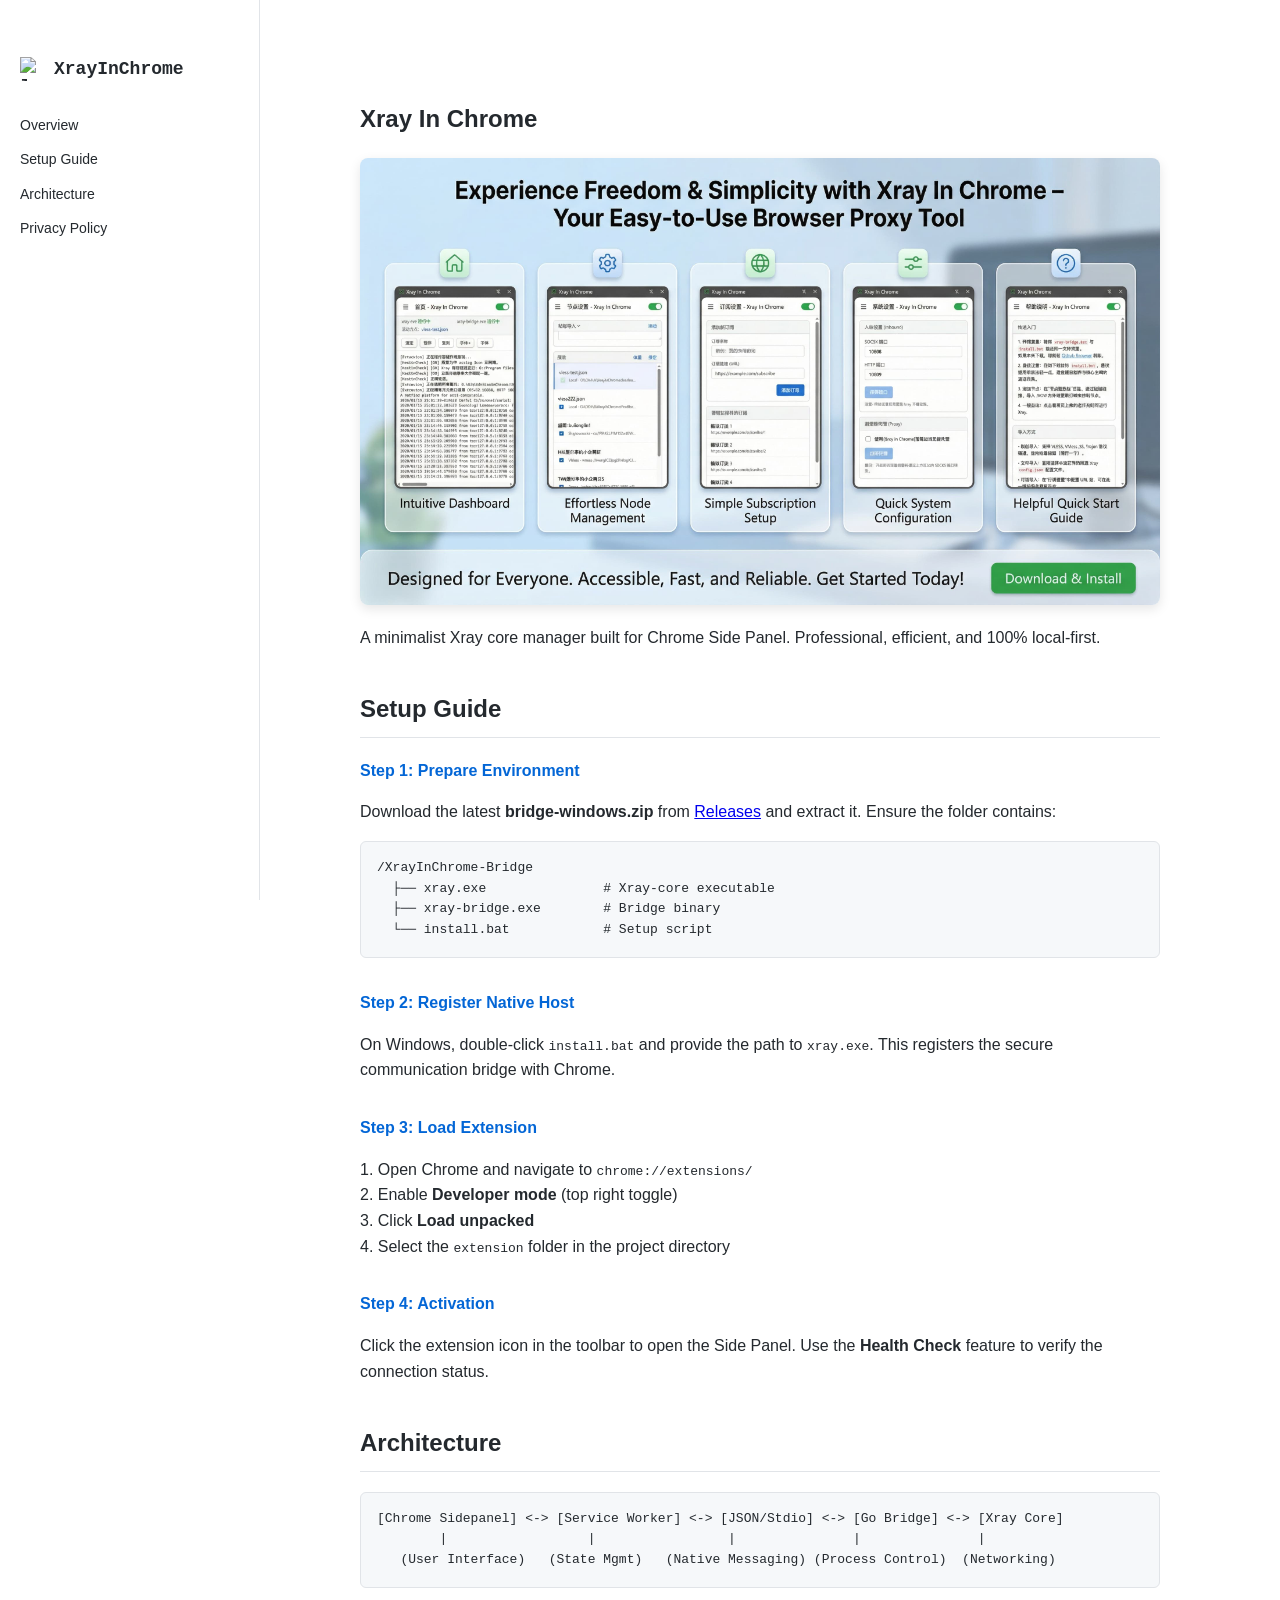
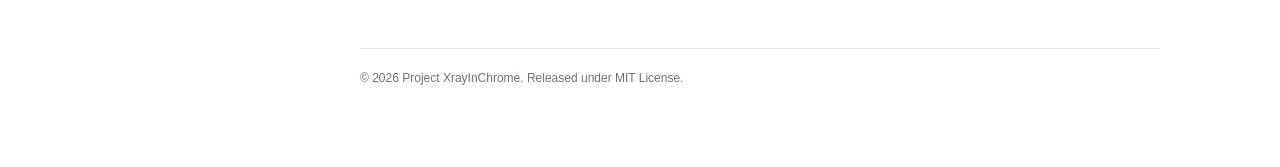
==== docs/index.html @ 03a1c471 "Initial commit" ====
<!DOCTYPE html>
<html lang="en">
<head>
    <meta charset="UTF-8">
    <meta name="viewport" content="width=device-width, initial-scale=1.0">
    <title>Xray In Chrome | Documentation</title>
    <link rel="icon" type="image/png" href="extension/icons/32.png">
    <style>
        :root {
            --bg: #ffffff;
            --text: #24292e;
            --primary: #0366d6;
            --code-bg: #f6f8fa;
            --border: #e1e4e8;
        }
        body {
            font-family: -apple-system, BlinkMacSystemFont, "Segoe UI", Helvetica, Arial, sans-serif;
            line-height: 1.6;
            color: var(--text);
            margin: 0;
            display: flex;
            background: var(--bg);
        }
        aside {
            width: 260px;
            height: 100vh;
            border-right: 1px solid var(--border);
            position: fixed;
            padding: 40px 20px;
            box-sizing: border-box;
        }
        aside h1 { font-size: 18px; margin-bottom: 30px; font-family: monospace; display: flex; align-items: center; gap: 10px; }
        aside h1 img { width: 24px; height: 24px; }
        aside a { display: block; color: var(--text); text-decoration: none; margin-bottom: 12px; font-size: 14px; }
        aside a:hover { color: var(--primary); }
        
        main {
            margin-left: 260px;
            padding: 80px 100px;
            max-width: 800px;
        }
        h2 { font-size: 24px; border-bottom: 1px solid var(--border); padding-bottom: 8px; margin-top: 40px; }
        h3 { font-size: 18px; margin-top: 30px; }
        
        pre {
            background: var(--code-bg);
            padding: 16px;
            border-radius: 6px;
            overflow: auto;
            font-family: "SFMono-Regular", Consolas, "Liberation Mono", Menlo, monospace;
            font-size: 13px;
            border: 1px solid var(--border);
        }
        .step { margin-bottom: 32px; }
        .step-title { font-weight: bold; margin-bottom: 8px; display: block; color: var(--primary); }
        .footer { margin-top: 60px; padding-top: 20px; border-top: 1px solid var(--border); font-size: 12px; color: #6a737d; }
        
        @media (max-width: 768px) {
            aside { display: none; }
            main { margin-left: 0; padding: 40px 20px; }
        }
    </style>
</head>
<body>

<aside>
    <h1><img src="extension/icons/32.png" alt="logo"> XrayInChrome</h1>
    <a href="#overview">Overview</a>
    <a href="#setup">Setup Guide</a>
    <a href="#architecture">Architecture</a>
    <a href="privacy.html">Privacy Policy</a>
</aside>

<main>
    <section id="overview">
        <h1>Xray In Chrome</h1>
        <div style="margin: 20px 0; border-radius: 8px; overflow: hidden; box-shadow: 0 4px 12px rgba(0,0,0,0.1);">
            <img src="cover-image-2752x1536.jpg" alt="Xray In Chrome Cover" style="width: 100%; display: block;">
        </div>
        <p>A minimalist Xray core manager built for Chrome Side Panel. Professional, efficient, and 100% local-first.</p>
    </section>

    <section id="setup">
        <h2>Setup Guide</h2>
        
        <div class="step">
            <span class="step-title">Step 1: Prepare Environment</span>
            <p>Download the latest <b>bridge-windows.zip</b> from <a href="https://github.com/warriorrage/XrayInChrome/releases" target="_blank">Releases</a> and extract it. Ensure the folder contains:</p>
            <pre>
/XrayInChrome-Bridge
  ├── xray.exe               # Xray-core executable
  ├── xray-bridge.exe        # Bridge binary
  └── install.bat            # Setup script</pre>
        </div>

        <div class="step">
            <span class="step-title">Step 2: Register Native Host</span>
            <p>On Windows, double-click <code>install.bat</code> and provide the path to <code>xray.exe</code>. This registers the secure communication bridge with Chrome.</p>
        </div>

        <div class="step">
            <span class="step-title">Step 3: Load Extension</span>
            <p>1. Open Chrome and navigate to <code>chrome://extensions/</code><br>
               2. Enable <strong>Developer mode</strong> (top right toggle)<br>
               3. Click <strong>Load unpacked</strong><br>
               4. Select the <code>extension</code> folder in the project directory</p>
        </div>

        <div class="step">
            <span class="step-title">Step 4: Activation</span>
            <p>Click the extension icon in the toolbar to open the Side Panel. Use the <strong>Health Check</strong> feature to verify the connection status.</p>
        </div>
    </section>

    <section id="architecture">
        <h2>Architecture</h2>
        <pre>
[Chrome Sidepanel] <-> [Service Worker] <-> [JSON/Stdio] <-> [Go Bridge] <-> [Xray Core]
        |                  |                 |               |               |
   (User Interface)   (State Mgmt)   (Native Messaging) (Process Control)  (Networking)</pre>
    </section>

    <div class="footer">
        &copy; 2026 Project XrayInChrome. Released under MIT License.
    </div>
</main>

</body>
</html>
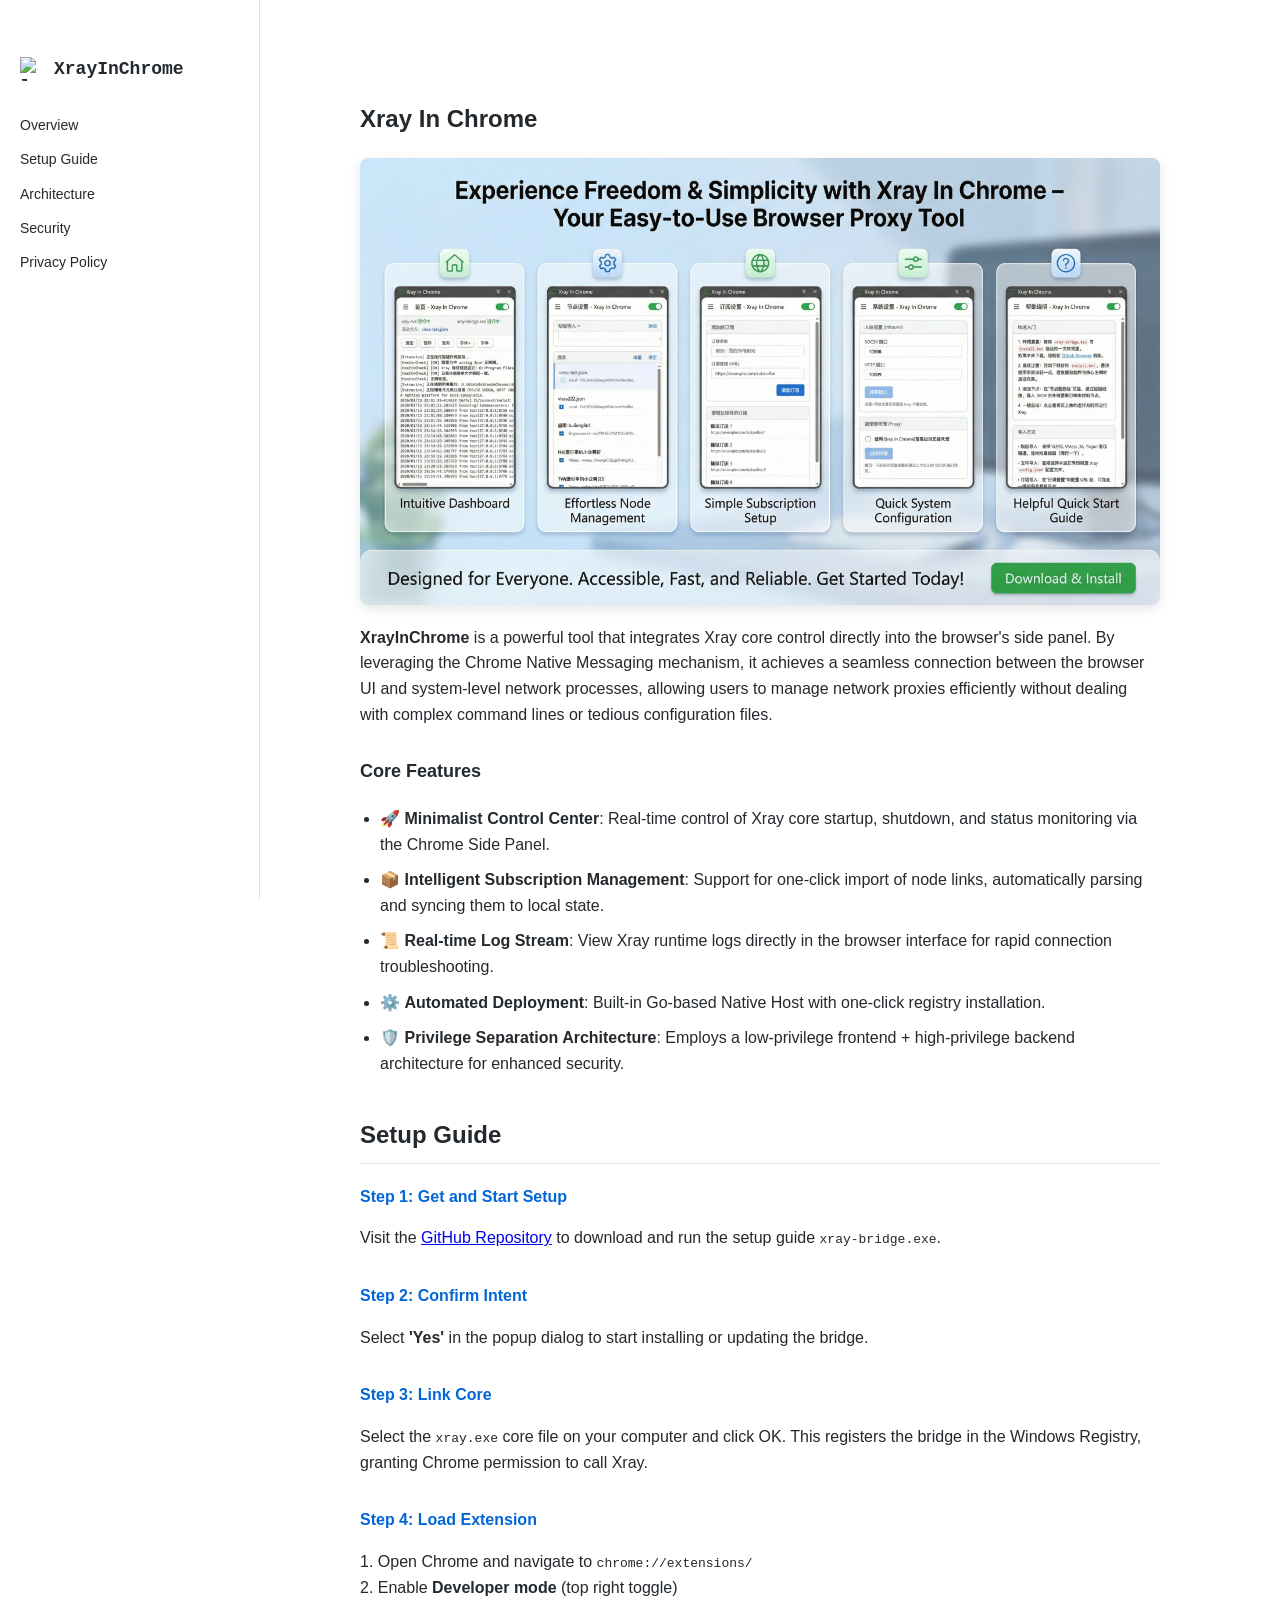
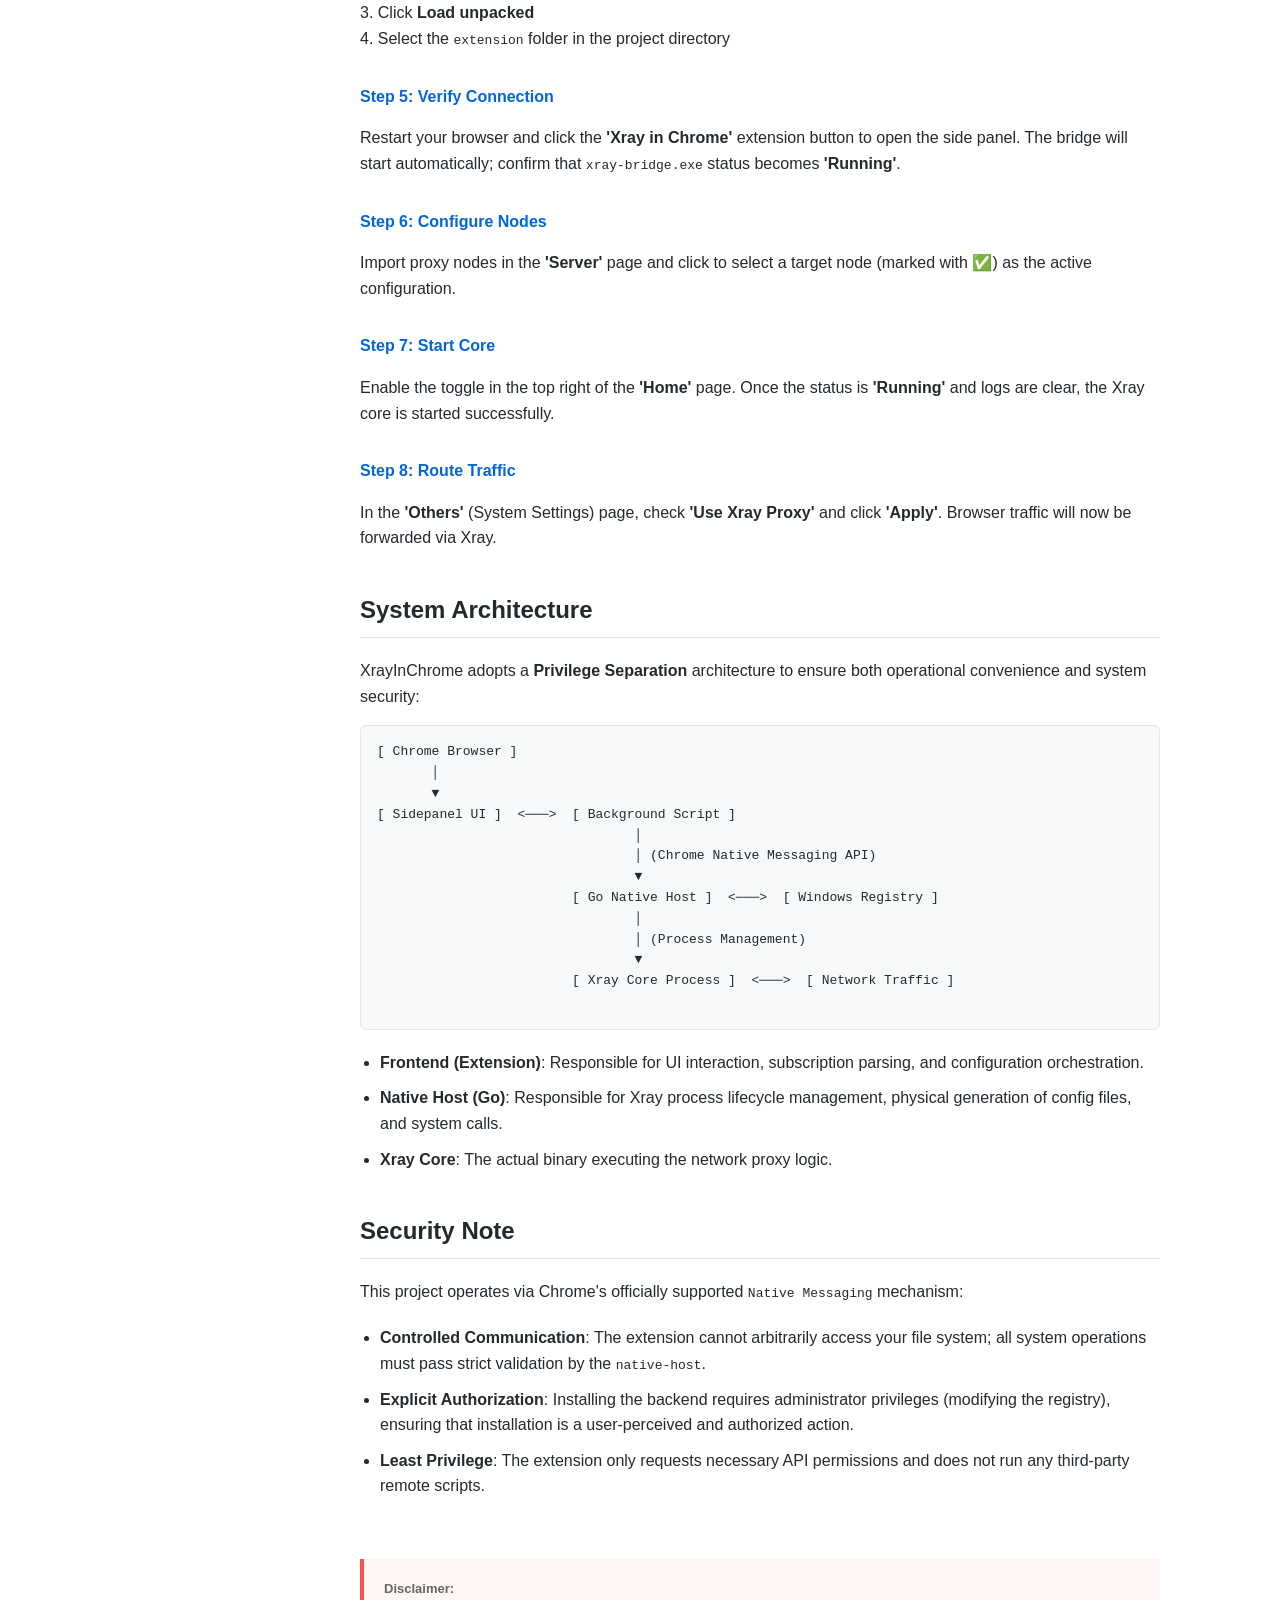
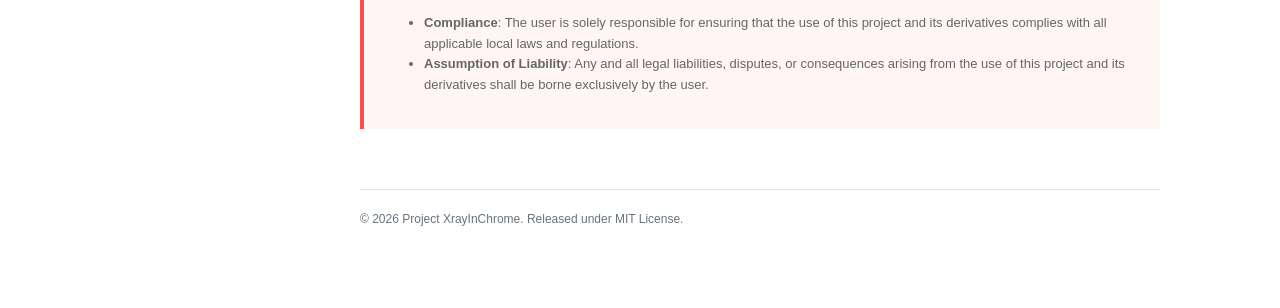
==== commit 71f0a47f: "docs: update index.html based on README.md" ====
--- a/docs/index.html
+++ b/docs/index.html
@@ -53,6 +53,16 @@
         }
         .step { margin-bottom: 32px; }
         .step-title { font-weight: bold; margin-bottom: 8px; display: block; color: var(--primary); }
+        .feature-list { margin: 20px 0; padding-left: 20px; }
+        .feature-list li { margin-bottom: 10px; }
+        .disclaimer { 
+            margin-top: 60px; 
+            padding: 20px; 
+            background: #fff5f5; 
+            border-left: 4px solid #ff4d4f; 
+            font-size: 13px; 
+            color: #666; 
+        }
         .footer { margin-top: 60px; padding-top: 20px; border-top: 1px solid var(--border); font-size: 12px; color: #6a737d; }
         
         @media (max-width: 768px) {
@@ -68,6 +78,7 @@
     <a href="#overview">Overview</a>
     <a href="#setup">Setup Guide</a>
     <a href="#architecture">Architecture</a>
+    <a href="#security">Security</a>
     <a href="privacy.html">Privacy Policy</a>
 </aside>
 
@@ -77,29 +88,38 @@
         <div style="margin: 20px 0; border-radius: 8px; overflow: hidden; box-shadow: 0 4px 12px rgba(0,0,0,0.1);">
             <img src="cover-image-2752x1536.jpg" alt="Xray In Chrome Cover" style="width: 100%; display: block;">
         </div>
-        <p>A minimalist Xray core manager built for Chrome Side Panel. Professional, efficient, and 100% local-first.</p>
+        <p><b>XrayInChrome</b> is a powerful tool that integrates Xray core control directly into the browser's side panel. By leveraging the Chrome Native Messaging mechanism, it achieves a seamless connection between the browser UI and system-level network processes, allowing users to manage network proxies efficiently without dealing with complex command lines or tedious configuration files.</p>
+        
+        <h3>Core Features</h3>
+        <ul class="feature-list">
+            <li>🚀 <b>Minimalist Control Center</b>: Real-time control of Xray core startup, shutdown, and status monitoring via the Chrome Side Panel.</li>
+            <li>📦 <b>Intelligent Subscription Management</b>: Support for one-click import of node links, automatically parsing and syncing them to local state.</li>
+            <li>📜 <b>Real-time Log Stream</b>: View Xray runtime logs directly in the browser interface for rapid connection troubleshooting.</li>
+            <li>⚙️ <b>Automated Deployment</b>: Built-in Go-based Native Host with one-click registry installation.</li>
+            <li>🛡️ <b>Privilege Separation Architecture</b>: Employs a low-privilege frontend + high-privilege backend architecture for enhanced security.</li>
+        </ul>
     </section>
 
     <section id="setup">
         <h2>Setup Guide</h2>
         
         <div class="step">
-            <span class="step-title">Step 1: Prepare Environment</span>
-            <p>Download the latest <b>bridge-windows.zip</b> from <a href="https://github.com/warriorrage/XrayInChrome/releases" target="_blank">Releases</a> and extract it. Ensure the folder contains:</p>
-            <pre>
-/XrayInChrome-Bridge
-  ├── xray.exe               # Xray-core executable
-  ├── xray-bridge.exe        # Bridge binary
-  └── install.bat            # Setup script</pre>
+            <span class="step-title">Step 1: Get and Start Setup</span>
+            <p>Visit the <a href="https://github.com/warriorrage/XrayInChrome/tree/main/native-host" target="_blank">GitHub Repository</a> to download and run the setup guide <code>xray-bridge.exe</code>.</p>
         </div>
 
         <div class="step">
-            <span class="step-title">Step 2: Register Native Host</span>
-            <p>On Windows, double-click <code>install.bat</code> and provide the path to <code>xray.exe</code>. This registers the secure communication bridge with Chrome.</p>
+            <span class="step-title">Step 2: Confirm Intent</span>
+            <p>Select <b>'Yes'</b> in the popup dialog to start installing or updating the bridge.</p>
         </div>
 
         <div class="step">
-            <span class="step-title">Step 3: Load Extension</span>
+            <span class="step-title">Step 3: Link Core</span>
+            <p>Select the <code>xray.exe</code> core file on your computer and click OK. This registers the bridge in the Windows Registry, granting Chrome permission to call Xray.</p>
+        </div>
+
+        <div class="step">
+            <span class="step-title">Step 4: Load Extension</span>
             <p>1. Open Chrome and navigate to <code>chrome://extensions/</code><br>
                2. Enable <strong>Developer mode</strong> (top right toggle)<br>
                3. Click <strong>Load unpacked</strong><br>
@@ -107,18 +127,67 @@
         </div>
 
         <div class="step">
-            <span class="step-title">Step 4: Activation</span>
-            <p>Click the extension icon in the toolbar to open the Side Panel. Use the <strong>Health Check</strong> feature to verify the connection status.</p>
+            <span class="step-title">Step 5: Verify Connection</span>
+            <p>Restart your browser and click the <b>'Xray in Chrome'</b> extension button to open the side panel. The bridge will start automatically; confirm that <code>xray-bridge.exe</code> status becomes <b>'Running'</b>.</p>
+        </div>
+
+        <div class="step">
+            <span class="step-title">Step 6: Configure Nodes</span>
+            <p>Import proxy nodes in the <b>'Server'</b> page and click to select a target node (marked with ✅) as the active configuration.</p>
+        </div>
+
+        <div class="step">
+            <span class="step-title">Step 7: Start Core</span>
+            <p>Enable the toggle in the top right of the <b>'Home'</b> page. Once the status is <b>'Running'</b> and logs are clear, the Xray core is started successfully.</p>
+        </div>
+
+        <div class="step">
+            <span class="step-title">Step 8: Route Traffic</span>
+            <p>In the <b>'Others'</b> (System Settings) page, check <b>'Use Xray Proxy'</b> and click <b>'Apply'</b>. Browser traffic will now be forwarded via Xray.</p>
         </div>
     </section>
 
     <section id="architecture">
-        <h2>Architecture</h2>
+        <h2>System Architecture</h2>
+        <p>XrayInChrome adopts a <b>Privilege Separation</b> architecture to ensure both operational convenience and system security:</p>
         <pre>
-[Chrome Sidepanel] <-> [Service Worker] <-> [JSON/Stdio] <-> [Go Bridge] <-> [Xray Core]
-        |                  |                 |               |               |
-   (User Interface)   (State Mgmt)   (Native Messaging) (Process Control)  (Networking)</pre>
+[ Chrome Browser ] 
+       │
+       ▼
+[ Sidepanel UI ]  <───>  [ Background Script ]
+                                 │
+                                 │ (Chrome Native Messaging API)
+                                 ▼
+                         [ Go Native Host ]  <───>  [ Windows Registry ]
+                                 │
+                                 │ (Process Management)
+                                 ▼
+                         [ Xray Core Process ]  <───>  [ Network Traffic ]
+        </pre>
+        <ul class="feature-list">
+            <li><b>Frontend (Extension)</b>: Responsible for UI interaction, subscription parsing, and configuration orchestration.</li>
+            <li><b>Native Host (Go)</b>: Responsible for Xray process lifecycle management, physical generation of config files, and system calls.</li>
+            <li><b>Xray Core</b>: The actual binary executing the network proxy logic.</li>
+        </ul>
     </section>
+
+    <section id="security">
+        <h2>Security Note</h2>
+        <p>This project operates via Chrome's officially supported <code>Native Messaging</code> mechanism:</p>
+        <ul class="feature-list">
+            <li><b>Controlled Communication</b>: The extension cannot arbitrarily access your file system; all system operations must pass strict validation by the <code>native-host</code>.</li>
+            <li><b>Explicit Authorization</b>: Installing the backend requires administrator privileges (modifying the registry), ensuring that installation is a user-perceived and authorized action.</li>
+            <li><b>Least Privilege</b>: The extension only requests necessary API permissions and does not run any third-party remote scripts.</li>
+        </ul>
+    </section>
+
+    <div class="disclaimer">
+        <strong>Disclaimer:</strong>
+        <ul>
+            <li><b>Compliance</b>: The user is solely responsible for ensuring that the use of this project and its derivatives complies with all applicable local laws and regulations.</li>
+            <li><b>Assumption of Liability</b>: Any and all legal liabilities, disputes, or consequences arising from the use of this project and its derivatives shall be borne exclusively by the user.</li>
+        </ul>
+    </div>
 
     <div class="footer">
         &copy; 2026 Project XrayInChrome. Released under MIT License.
@@ -126,4 +195,4 @@
 </main>
 
 </body>
-</html>+</html>
